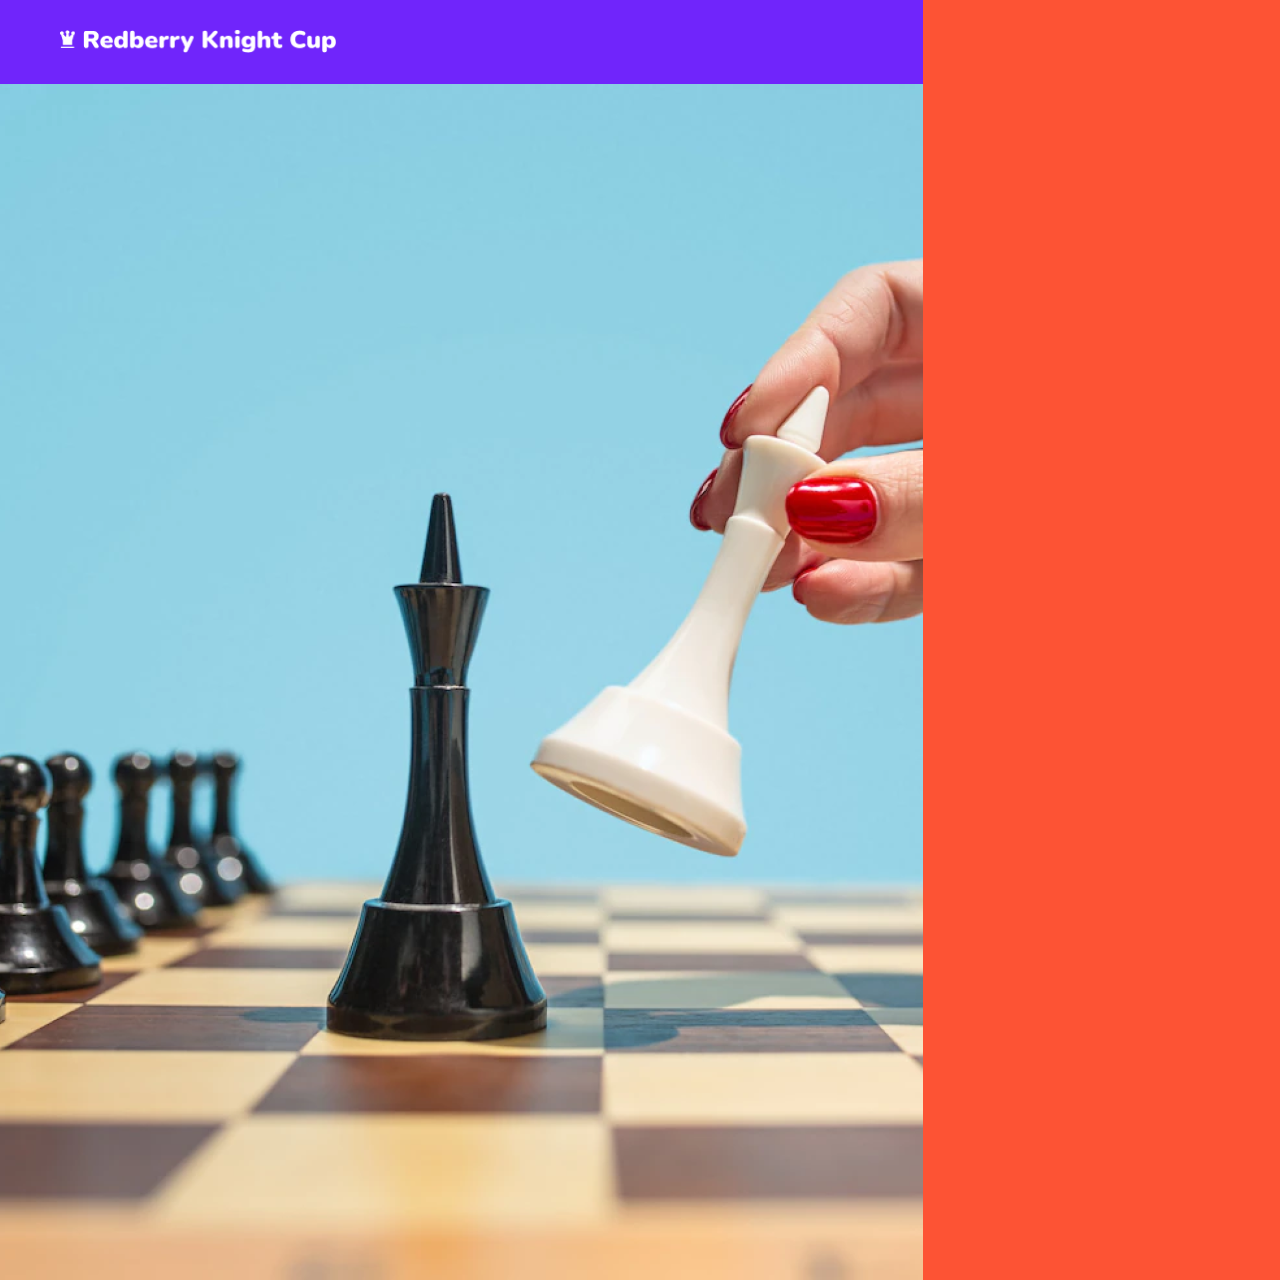
==== index.html @ f7f998c1 "first half" ====
<html lang="en">
  <head>
    <meta charset="UTF-8" />
    <meta http-equiv="X-UA-Compatible" content="IE=edge" />
    <meta name="viewport" content="width=device-width, initial-scale=1.0" />
    <title>BootStrap Project</title>
    <link rel="stylesheet" href="style.css" />
    <!-- Google fonts -->
    <link rel="preconnect" href="https://fonts.googleapis.com" />
    <link rel="preconnect" href="https://fonts.gstatic.com" crossorigin />
    <link
      href="https://fonts.googleapis.com/css2?family=Nunito:wght@400;500;600;700;800;900&family=Open+Sans&display=swap"
      rel="stylesheet"
    />
  </head>
  <body>
    <header class="title">
      <div class="logo">
        <img
          class="logo-name"
          src="images/redberry.png"
          alt="Redberry knight"
        />
      </div>
    </header>

    <footer></footer>

    <script src="app.js" charset="utf-8"></script>
  </body>
</html>
---- style.css ----
* {
  margin: 0;
  padding: 0;
  box-sizing: border-box;
}

body {
  font-family: "Nunito", sans-serif;
  background-color: #fd5334;
}

h1 {
  width: 252.82px;
  height: 23.35px;
}

footer {
  background-image: url("images/landing.png");
  width: 923px;
  height: 1196px;
  position: absolute;
  left: 0px;
  top: 84px;
}

.logo-name {
  position: absolute;
  width: 252.82px;
  height: 23.35px;
  left: 22.93px;
  top: 0px;
}

.logo {
  background-image: url(images/vector.png);
  width: 14.67px;
  height: 18.33px;
  position: absolute;
  left: 60px;
  top: 30px;
  bottom: 35px;
}
.title {
  background-color: #7025fb;
  width: 923;
  height: 84;
  position: absolute;
  padding-left: 60px;
  font-size: 40px;
}
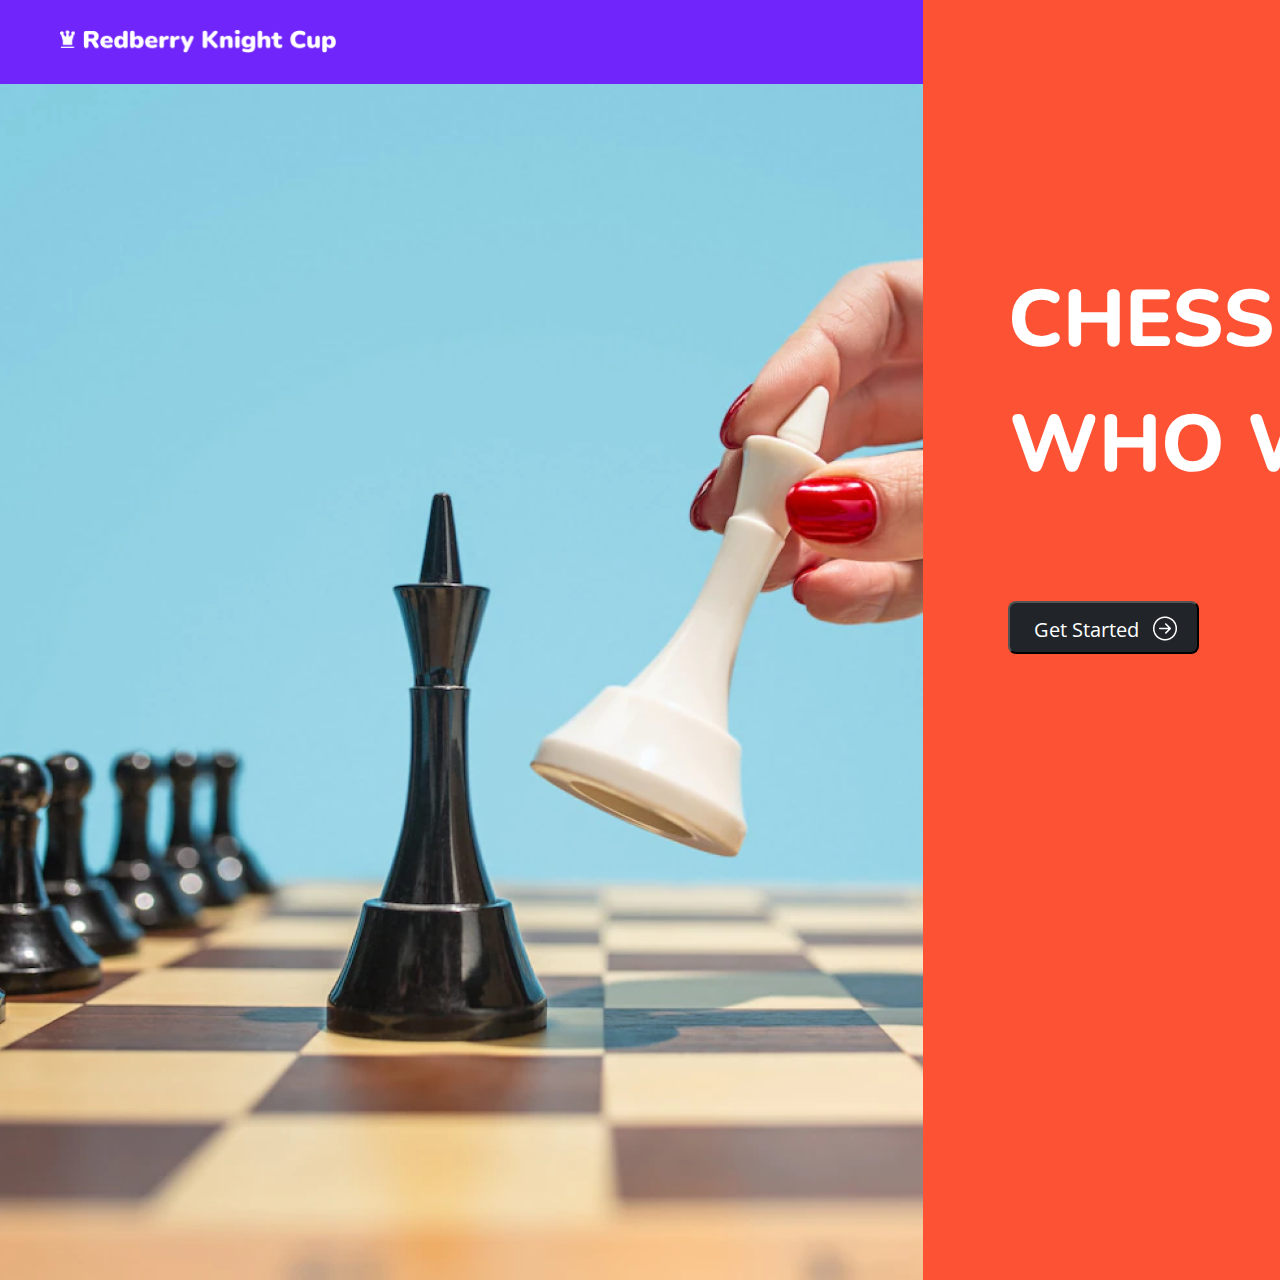
==== commit ebf82d9d: "first page markup" ====
--- a/index.html
+++ b/index.html
@@ -14,7 +14,7 @@
     />
   </head>
   <body>
-    <header class="title">
+    <header class="rectangle-2">
       <div class="logo">
         <img
           class="logo-name"
@@ -24,7 +24,17 @@
       </div>
     </header>
 
-    <footer></footer>
+    <div class="rectangle-1">
+      <h2 class="main-text1">chess says</h2>
+      <h3 class="secondary-text">a lot about</h3>
+      <h2 class="main-text2">who we are</h2>
+
+      <button type="button" class="start-btn">
+        Get Started <img class="btn-arrow" src="images/arrow.png" alt="arrow" />
+      </button>
+    </div>
+
+    <footer class="footer-image"></footer>
 
     <script src="app.js" charset="utf-8"></script>
   </body>
--- a/style.css
+++ b/style.css
@@ -6,15 +6,32 @@
 
 body {
   font-family: "Nunito", sans-serif;
-  background-color: #fd5334;
 }
 
-h1 {
-  width: 252.82px;
-  height: 23.35px;
+h2 {
+  font-family: "Nunito";
+  font-style: normal;
+  font-weight: 800;
+  font-size: 80px;
+  line-height: 109px;
+  text-transform: uppercase;
+  color: #fff;
 }
 
-footer {
+h3 {
+  position: absolute;
+  left: 607px;
+  top: 306px;
+
+  font-family: "Nunito";
+  font-style: normal;
+  font-weight: 700;
+  font-size: 20px;
+  line-height: 27px;
+  text-transform: uppercase;
+}
+
+.footer-image {
   background-image: url("images/landing.png");
   width: 923px;
   height: 1196px;
@@ -40,7 +57,7 @@
   top: 30px;
   bottom: 35px;
 }
-.title {
+.rectangle-2 {
   background-color: #7025fb;
   width: 923;
   height: 84;
@@ -48,3 +65,62 @@
   padding-left: 60px;
   font-size: 40px;
 }
+
+.rectangle-1 {
+  background-color: #fd5334;
+  position: absolute;
+  width: 997px;
+  height: 1280px;
+  left: 923px;
+  top: 0px;
+}
+
+.main-text1 {
+  position: absolute;
+  left: 85px;
+  top: 265px;
+}
+
+.main-text2 {
+  position: absolute;
+  left: 86px;
+  top: 390px;
+}
+
+.start-btn {
+  /* Button layout */
+  display: flex;
+  flex-direction: column;
+  align-items: flex-start;
+  padding: 13px 24px;
+  gap: 10px;
+  background-color: #212529;
+  border-radius: 8px;
+
+  /* Get started */
+  color: #fff;
+  font-family: "Open Sans";
+  font-style: normal;
+  font-weight: 400;
+  font-size: 20px;
+  line-height: 27px;
+  text-transform: capitalize;
+
+  /* Inside auto layout */
+
+  flex: none;
+  order: 0;
+  flex-grow: 0;
+
+  /* Position */
+  position: absolute;
+  width: 191px;
+  height: 53px;
+  left: 85px;
+  top: 601px;
+}
+
+.btn-arrow {
+  position: absolute;
+  left: 143px;
+}
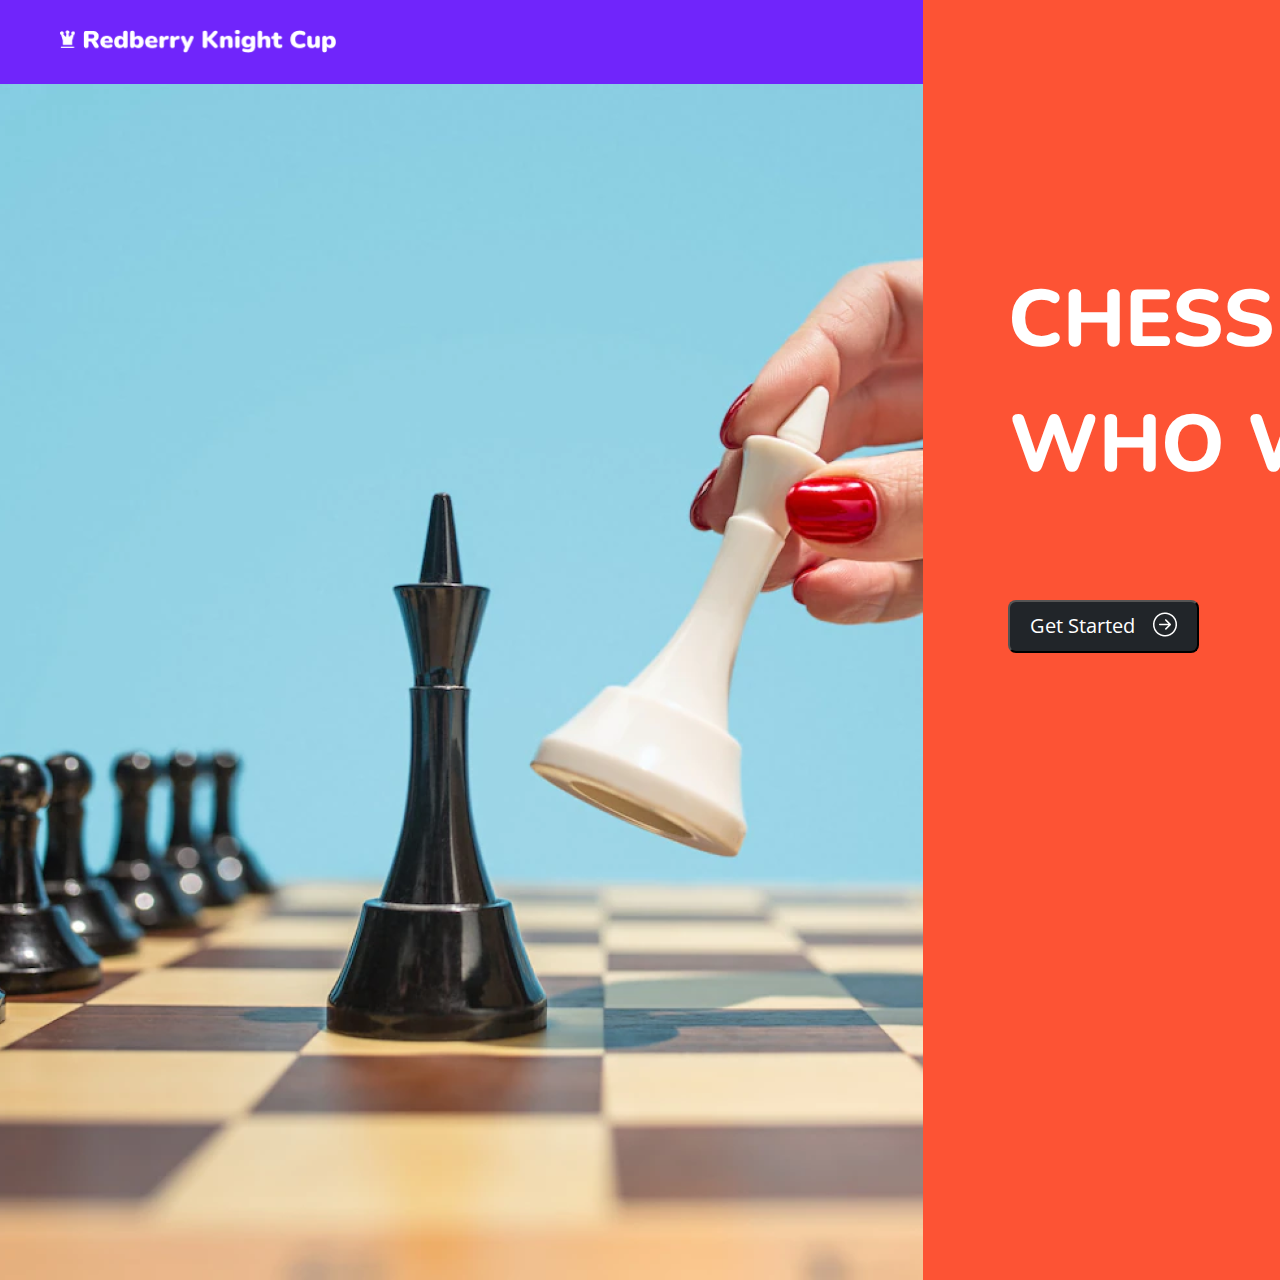
==== commit 31cb0600: "second page markup (fix)" ====
--- a/index.html
+++ b/index.html
@@ -30,12 +30,19 @@
       <h2 class="main-text2">who we are</h2>
 
       <button type="button" class="start-btn">
-        Get Started <img class="btn-arrow" src="images/arrow.png" alt="arrow" />
+        Get Started
+        <img class="start-btn-arrow" src="images/arrow.png" alt="" />
       </button>
     </div>
 
     <footer class="footer-image"></footer>
-
+    <!-- Jquery -->
+    <script
+      src="https://code.jquery.com/jquery-3.6.0.js"
+      integrity="sha256-H+K7U5CnXl1h5ywQfKtSj8PCmoN9aaq30gDh27Xc0jk="
+      crossorigin="anonymous"
+    ></script>
+    <!-- Javascript -->
     <script src="app.js" charset="utf-8"></script>
   </body>
 </html>
--- a/style.css
+++ b/style.css
@@ -6,7 +6,10 @@
 
 body {
   font-family: "Nunito", sans-serif;
-}
+  color: white;
+}
+
+/* chess says who we are */
 
 h2 {
   font-family: "Nunito";
@@ -18,6 +21,8 @@
   color: #fff;
 }
 
+/* A lot about */
+
 h3 {
   position: absolute;
   left: 607px;
@@ -29,18 +34,94 @@
   font-size: 20px;
   line-height: 27px;
   text-transform: uppercase;
-}
-
+  color: #212529;
+}
+
+/* Form-position */
+form {
+  display: flex;
+  flex-direction: column;
+  align-items: flex-start;
+  padding: 0px;
+  gap: 40px;
+
+  position: absolute;
+  width: 775px;
+  height: 304px;
+  left: 971px;
+  top: 481px;
+}
+/* input-style */
+input {
+  /* Auto layout */
+
+  display: flex;
+  flex-direction: column;
+  justify-content: center;
+  align-items: flex-start;
+  padding: 8px 16px;
+
+  width: 775px;
+  height: 46px;
+
+  /* Gray/White */
+
+  background: #ffffff;
+  /* Border & Divider/divider ↓ */
+
+  box-shadow: inset 0px -1px 0px rgba(0, 0, 0, 0.125);
+  border-radius: 4px;
+  border: none;
+  outline: none;
+
+  /* Inside auto layout */
+
+  flex: none;
+  order: 0;
+  flex-grow: 0;
+
+  font-family: "Open Sans";
+  font-style: normal;
+  font-weight: 400;
+  font-size: 20px;
+  line-height: 150%;
+}
+
+/* placeholder style */
+input::placeholder {
+  font-family: "Open Sans";
+  font-style: normal;
+  font-weight: 400;
+  font-size: 20px;
+  line-height: 150%;
+
+  color: #212529;
+}
+
+/* input hover */
+input:hover {
+  background: #f8f9fa;
+  /* Border & Divider/divider ↓ */
+
+  box-shadow: inset 0px -1px 0px rgba(0, 0, 0, 0.125);
+  border-radius: 4px;
+}
+
+/* landing page main photo */
 .footer-image {
   background-image: url("images/landing.png");
+  /* Position and size*/
+  position: absolute;
   width: 923px;
   height: 1196px;
-  position: absolute;
   left: 0px;
   top: 84px;
 }
 
+/* Redberry knight Cup */
+
 .logo-name {
+  /* Position and size */
   position: absolute;
   width: 252.82px;
   height: 23.35px;
@@ -48,51 +129,60 @@
   top: 0px;
 }
 
+/* Logo */
+
 .logo {
   background-image: url(images/vector.png);
+  /* position and size*/
+  position: absolute;
   width: 14.67px;
   height: 18.33px;
-  position: absolute;
   left: 60px;
   top: 30px;
   bottom: 35px;
 }
+
+/* Landing page logo part background*/
 .rectangle-2 {
   background-color: #7025fb;
+  /* position and size*/
+  position: absolute;
   width: 923;
   height: 84;
-  position: absolute;
   padding-left: 60px;
   font-size: 40px;
 }
 
+/* landing page text part background*/
 .rectangle-1 {
   background-color: #fd5334;
+  /* position and size */
   position: absolute;
   width: 997px;
   height: 1280px;
   left: 923px;
   top: 0px;
 }
-
+/* chess says */
 .main-text1 {
   position: absolute;
   left: 85px;
   top: 265px;
 }
-
+/* who we are */
 .main-text2 {
   position: absolute;
   left: 86px;
   top: 390px;
 }
 
+/* Get started button */
 .start-btn {
   /* Button layout */
   display: flex;
   flex-direction: column;
   align-items: flex-start;
-  padding: 13px 24px;
+  padding: 10px 20px;
   gap: 10px;
   background-color: #212529;
   border-radius: 8px;
@@ -107,20 +197,347 @@
   text-transform: capitalize;
 
   /* Inside auto layout */
-
   flex: none;
   order: 0;
   flex-grow: 0;
 
-  /* Position */
+  /* Position and size*/
   position: absolute;
   width: 191px;
   height: 53px;
   left: 85px;
-  top: 601px;
-}
-
-.btn-arrow {
+  top: 600px;
+}
+
+/* get started's arrow */
+.start-btn-arrow {
   position: absolute;
   left: 143px;
 }
+
+/* get started batton hover */
+.start-btn:hover {
+  border: 4px solid rgba(194, 165, 249, 0.8);
+}
+
+/* SECOND PAGE */
+
+/* second page main photo */
+.footer-image2 {
+  background-image: url("images/chess.png");
+  /* position and size */
+  position: absolute;
+  width: 923px;
+  height: 1196px;
+  left: 0px;
+  top: 84px;
+}
+
+/* “When you see a good move, look for a better one.” */
+
+.quote {
+  /* position*/
+  position: absolute;
+  width: 423px;
+  height: 83px;
+  left: 132px;
+  top: 251px;
+
+  font-family: "Nunito";
+  font-style: italic;
+  font-weight: 800;
+  font-size: 26px;
+  line-height: 35px;
+  text-transform: uppercase;
+  color: #212529;
+}
+
+/* -Emanuel Lasker */
+.name {
+  /* position*/
+  position: absolute;
+  left: 132px;
+  top: 358px;
+
+  font-family: "Nunito";
+  font-style: italic;
+  font-weight: 500;
+  font-size: 24px;
+  line-height: 33px;
+  color: #e5e6e8;
+  /* identical to box height */
+  text-transform: uppercase;
+}
+
+/* start creating your account */
+.starting-msg {
+  /* position*/
+  position: absolute;
+  left: 971px;
+  top: 30px;
+
+  font-family: "Open Sans";
+  font-style: normal;
+  font-weight: 600;
+  font-size: 16px;
+  line-height: 150%;
+  color: #212529;
+  /* identical to box height, or 24px */
+  text-transform: capitalize;
+}
+
+/* line */
+.starting-line {
+  position: absolute;
+  width: 999px;
+  height: 0px;
+  left: 923px;
+  top: 84px;
+
+  border: 1px solid rgba(185, 180, 196, 0.3);
+}
+
+/* box number 1 */
+.box-1 {
+  position: absolute;
+  width: 40px;
+  height: 40px;
+  left: 1030px;
+  top: 140px;
+
+  box-sizing: border-box;
+
+  background: #fff;
+  border: 1px solid #e5e6e8;
+  border-radius: 8px;
+
+  /* Inside auto layout */
+  flex: none;
+  order: 0;
+  flex-grow: 0;
+}
+
+/* box connect line */
+.connect-line {
+  /* position and size */
+  position: absolute;
+  width: 178px;
+  height: 0px;
+  left: 1074px;
+  top: 160px;
+
+  border: 0.5px solid rgba(185, 180, 196, 0.3);
+
+  /* Inside auto layout */
+
+  flex: none;
+  order: 1;
+  flex-grow: 0;
+}
+
+/* box number 2 */
+.box-2 {
+  /* position and size */
+  position: absolute;
+  width: 40px;
+  height: 40px;
+  left: 1258px;
+  top: 140px;
+
+  box-sizing: border-box;
+
+  background: #f5f5f5;
+  border: 1px solid #e5e6e8;
+  border-radius: 8px;
+
+  /* Inside auto layout */
+
+  flex: none;
+  order: 2;
+  flex-grow: 0;
+}
+
+.box-num1 {
+  /* position*/
+  position: absolute;
+  left: 14px;
+  top: 8px;
+
+  font-family: "Open Sans";
+  font-style: normal;
+  font-weight: 700;
+  font-size: 18px;
+  line-height: 25px;
+  color: #212529;
+}
+
+.box-num2 {
+  /* position*/
+  position: absolute;
+  left: 14px;
+  top: 8px;
+
+  font-family: "Open Sans";
+  font-style: normal;
+  font-weight: 700;
+  font-size: 18px;
+  line-height: 25px;
+  /* identical to box height */
+
+  color: #95939a;
+}
+/* Personal information */
+
+.box-txt1 {
+  /* position*/
+  position: absolute;
+  left: 971px;
+  top: 188px;
+
+  font-family: "Open Sans";
+  font-style: normal;
+  font-weight: 400;
+  font-size: 16px;
+  line-height: 150%;
+  /* identical to box height, or 24px */
+
+  color: #000000;
+}
+
+.box-txt2 {
+  position: absolute;
+  width: 158px;
+  height: 24px;
+  left: 1206px;
+  top: 188px;
+
+  font-family: "Open Sans";
+  font-style: normal;
+  font-weight: 400;
+  font-size: 16px;
+  line-height: 150%;
+  /* identical to box height, or 24px */
+
+  color: #000000;
+}
+/* personal information */
+.info {
+  /* position */
+  position: absolute;
+  left: 971px;
+  top: 324px;
+
+  font-family: "Open Sans";
+  font-style: normal;
+  font-weight: 600;
+  font-size: 32px;
+  line-height: 150%;
+  color: #000000;
+}
+/* this is basi information field */
+.small-info {
+  /* position */
+  position: absolute;
+  left: 971px;
+  top: 375px;
+
+  font-family: "Open Sans";
+  font-style: normal;
+  font-weight: 600;
+  font-size: 14px;
+  line-height: 150%;
+  color: #95939a;
+  /* identical to box height, or 21px */
+
+  text-transform: capitalize;
+}
+
+.next-btn {
+  /* Auto layout */
+
+  display: flex;
+  flex-direction: column;
+  align-items: flex-start;
+  padding: 10px 24px;
+  gap: 10px;
+
+  position: absolute;
+  width: 128px;
+  height: 53px;
+  left: 1618px;
+  top: 873px;
+
+  background: #212529;
+  border-radius: 8px;
+
+  font-family: "Open Sans";
+  font-style: normal;
+  font-weight: 400;
+  font-size: 20px;
+  line-height: 27px;
+  text-transform: capitalize;
+
+  color: #ffffff;
+
+  /* Inside auto layout */
+
+  flex: none;
+  order: 0;
+  flex-grow: 0;
+}
+
+.next-btn-arrow {
+  position: absolute;
+
+  left: 80px;
+  top: 12px;
+}
+
+/* next batton hover */
+.next-btn:hover {
+  border: 4px solid rgba(194, 165, 249, 0.8);
+}
+
+/* back button */
+.back-btn {
+  box-sizing: border-box;
+
+  /* Auto layout */
+
+  display: flex;
+  flex-direction: column;
+  align-items: flex-start;
+  padding: 13px 24px;
+  gap: 10px;
+  background-color: white;
+
+  position: absolute;
+  width: 93px;
+  height: 53px;
+  left: 971px;
+  top: 873px;
+
+  border: 1px solid #212529;
+  border-radius: 8px;
+
+  font-family: "Open Sans";
+  font-style: normal;
+  font-weight: 400;
+  font-size: 20px;
+  line-height: 27px;
+  text-transform: capitalize;
+  color: #212529;
+
+  /* Inside auto layout */
+
+  flex: none;
+  order: 0;
+  flex-grow: 0;
+}
+
+/* back buttton's hover */
+.back-btn:hover {
+  background: rgba(185, 180, 196, 0.3);
+  border: 1px solid rgba(194, 165, 249, 0.8);
+  border-radius: 8px;
+}
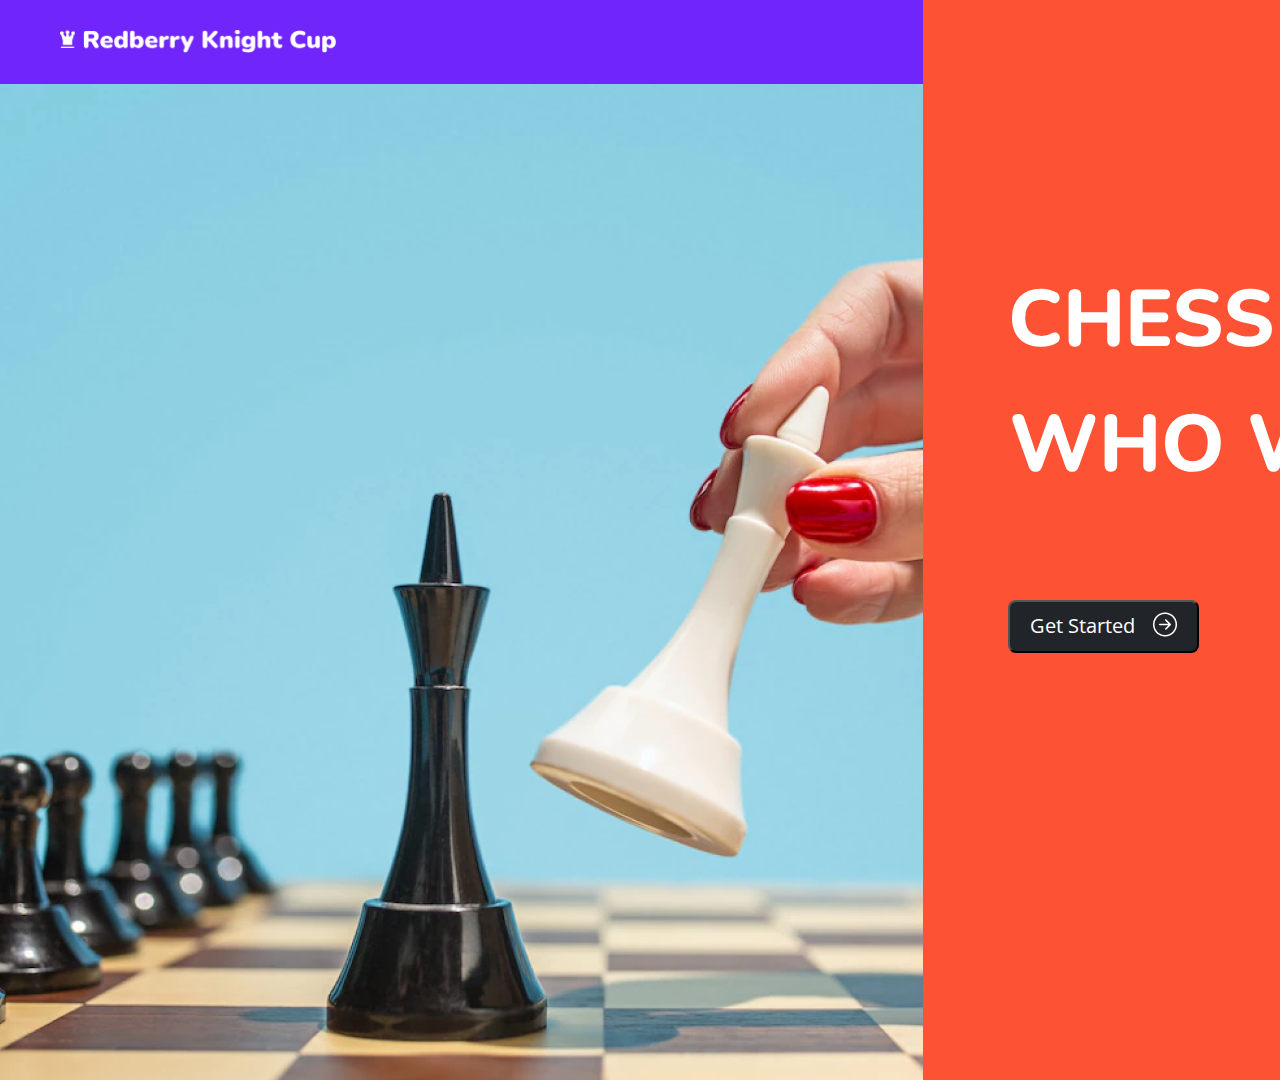
==== commit ce068795: "final Commit" ====
--- a/index.html
+++ b/index.html
@@ -3,7 +3,7 @@
     <meta charset="UTF-8" />
     <meta http-equiv="X-UA-Compatible" content="IE=edge" />
     <meta name="viewport" content="width=device-width, initial-scale=1.0" />
-    <title>BootStrap Project</title>
+    <title>Redberry knight Cup</title>
     <link rel="stylesheet" href="style.css" />
     <!-- Google fonts -->
     <link rel="preconnect" href="https://fonts.googleapis.com" />
@@ -31,7 +31,12 @@
 
       <button type="button" class="start-btn">
         Get Started
-        <img class="start-btn-arrow" src="images/arrow.png" alt="" />
+        <img
+          class="start-btn-arrow"
+          src="images/arrow.png"
+          onclick="history.forward()"
+          alt=""
+        />
       </button>
     </div>
 
--- a/style.css
+++ b/style.css
@@ -7,6 +7,8 @@
 body {
   font-family: "Nunito", sans-serif;
   color: white;
+  width: 1920px;
+  height: 1080px;
 }
 
 /* chess says who we are */
@@ -37,87 +39,6 @@
   color: #212529;
 }
 
-/* Form-position */
-form {
-  display: flex;
-  flex-direction: column;
-  align-items: flex-start;
-  padding: 0px;
-  gap: 40px;
-
-  position: absolute;
-  width: 775px;
-  height: 304px;
-  left: 971px;
-  top: 481px;
-}
-/* input-style */
-input {
-  /* Auto layout */
-
-  display: flex;
-  flex-direction: column;
-  justify-content: center;
-  align-items: flex-start;
-  padding: 8px 16px;
-
-  width: 775px;
-  height: 46px;
-
-  /* Gray/White */
-
-  background: #ffffff;
-  /* Border & Divider/divider ↓ */
-
-  box-shadow: inset 0px -1px 0px rgba(0, 0, 0, 0.125);
-  border-radius: 4px;
-  border: none;
-  outline: none;
-
-  /* Inside auto layout */
-
-  flex: none;
-  order: 0;
-  flex-grow: 0;
-
-  font-family: "Open Sans";
-  font-style: normal;
-  font-weight: 400;
-  font-size: 20px;
-  line-height: 150%;
-}
-
-/* placeholder style */
-input::placeholder {
-  font-family: "Open Sans";
-  font-style: normal;
-  font-weight: 400;
-  font-size: 20px;
-  line-height: 150%;
-
-  color: #212529;
-}
-
-/* input hover */
-input:hover {
-  background: #f8f9fa;
-  /* Border & Divider/divider ↓ */
-
-  box-shadow: inset 0px -1px 0px rgba(0, 0, 0, 0.125);
-  border-radius: 4px;
-}
-
-/* landing page main photo */
-.footer-image {
-  background-image: url("images/landing.png");
-  /* Position and size*/
-  position: absolute;
-  width: 923px;
-  height: 1196px;
-  left: 0px;
-  top: 84px;
-}
-
 /* Redberry knight Cup */
 
 .logo-name {
@@ -142,6 +63,17 @@
   bottom: 35px;
 }
 
+/* landing page main photo */
+.footer-image {
+  background-image: url("images/landing.png");
+  /* Position and size*/
+  position: absolute;
+  width: 923px;
+  height: 996px;
+  left: 0px;
+  top: 84px;
+}
+
 /* Landing page logo part background*/
 .rectangle-2 {
   background-color: #7025fb;
@@ -159,7 +91,7 @@
   /* position and size */
   position: absolute;
   width: 997px;
-  height: 1280px;
+  height: 1080px;
   left: 923px;
   top: 0px;
 }
@@ -224,11 +156,11 @@
 
 /* second page main photo */
 .footer-image2 {
-  background-image: url("images/chess.png");
+  background-image: url("images/second.png");
   /* position and size */
   position: absolute;
   width: 923px;
-  height: 1196px;
+  height: 996px;
   left: 0px;
   top: 84px;
 }
@@ -299,7 +231,7 @@
 
 /* box number 1 */
 .box-1 {
-  position: absolute;
+  position: relative;
   width: 40px;
   height: 40px;
   left: 1030px;
@@ -386,7 +318,6 @@
 
   color: #95939a;
 }
-/* Personal information */
 
 .box-txt1 {
   /* position*/
@@ -412,6 +343,7 @@
   top: 188px;
 
   font-family: "Open Sans";
+
   font-style: normal;
   font-weight: 400;
   font-size: 16px;
@@ -420,7 +352,7 @@
 
   color: #000000;
 }
-/* personal information */
+
 .info {
   /* position */
   position: absolute;
@@ -451,7 +383,7 @@
 
   text-transform: capitalize;
 }
-
+/* next button */
 .next-btn {
   /* Auto layout */
 
@@ -459,17 +391,16 @@
   flex-direction: column;
   align-items: flex-start;
   padding: 10px 24px;
-  gap: 10px;
-
-  position: absolute;
+
+  position: relative;
   width: 128px;
   height: 53px;
-  left: 1618px;
-  top: 873px;
+  left: 650px;
+  top: 10px;
 
   background: #212529;
   border-radius: 8px;
-
+  cursor: pointer;
   font-family: "Open Sans";
   font-style: normal;
   font-weight: 400;
@@ -485,7 +416,7 @@
   order: 0;
   flex-grow: 0;
 }
-
+/* next btn arrow */
 .next-btn-arrow {
   position: absolute;
 
@@ -499,7 +430,8 @@
 }
 
 /* back button */
-.back-btn {
+.back-btn,
+.back-btn-third {
   box-sizing: border-box;
 
   /* Auto layout */
@@ -508,14 +440,13 @@
   flex-direction: column;
   align-items: flex-start;
   padding: 13px 24px;
-  gap: 10px;
   background-color: white;
 
-  position: absolute;
+  position: relative;
   width: 93px;
   height: 53px;
-  left: 971px;
-  top: 873px;
+  left: 0px;
+  top: 60px;
 
   border: 1px solid #212529;
   border-radius: 8px;
@@ -536,8 +467,567 @@
 }
 
 /* back buttton's hover */
-.back-btn:hover {
+.back-btn:hover,
+.back-btn-third:hover {
   background: rgba(185, 180, 196, 0.3);
   border: 1px solid rgba(194, 165, 249, 0.8);
   border-radius: 8px;
 }
+
+.done-btn {
+  display: flex;
+  flex-direction: column;
+  align-items: flex-start;
+  padding: 10px 21px;
+
+  position: relative;
+  width: 100px;
+  height: 53px;
+
+  background: #212529;
+  border-radius: 8px;
+  cursor: pointer;
+  font-family: "Open Sans";
+  font-style: normal;
+  font-weight: 400;
+  font-size: 20px;
+  line-height: 27px;
+  text-transform: capitalize;
+
+  color: #ffffff;
+}
+
+.done-btn:hover {
+  border: 4px solid rgba(194, 165, 249, 0.8);
+}
+/* input style */
+.field input {
+  font-family: "Open Sans";
+  font-style: normal;
+  font-weight: 400;
+  font-size: 20px;
+  line-height: 150%;
+  padding: 8px 16px;
+
+  width: 775px;
+  height: 46px;
+
+  /* Gray/White */
+
+  background: #ffffff;
+  /* Border & Divider/divider ↓ */
+
+  box-shadow: inset 0px -1px 0px rgba(0, 0, 0, 0.125);
+  border-radius: 4px;
+  border: none;
+  outline: none;
+  cursor: pointer;
+
+  /* Inside auto layout */
+
+  flex: none;
+  order: 0;
+  flex-grow: 0;
+}
+
+.field {
+  width: 775px;
+  height: 46px;
+}
+
+/* placeholder style */
+.content input::placeholder {
+  font-family: "Open Sans";
+  font-style: normal;
+  font-weight: 400;
+  font-size: 20px;
+  line-height: 150%;
+  /* identical to box height, or 30px */
+
+  /* Gray/900 */
+
+  color: #212529;
+
+  /* Inside auto layout */
+
+  flex: none;
+  order: 0;
+  align-self: stretch;
+  flex-grow: 0;
+}
+
+input[type="date"]::-webkit-calendar-picker-indicator {
+  position: relative;
+  right: 590px;
+  cursor: pointer;
+}
+/* check icons */
+.check1,
+.check2,
+.check3,
+.check4 {
+  position: relative;
+  left: 740px;
+  bottom: 35px;
+  display: none;
+}
+/* form position and size */
+#form {
+  display: flex;
+  flex-direction: column;
+  align-items: flex-start;
+  padding: 0px;
+  gap: 40px;
+
+  position: absolute;
+  width: 775px;
+  height: 304px;
+  left: 971px;
+  top: 481px;
+}
+/* box number 1 done icon */
+.done {
+  background-image: url(images/done.png);
+  position: relative;
+  width: 25px;
+  height: 14px;
+  top: 14px;
+  left: 7px;
+}
+
+/* invalid message */
+
+.error1-box,
+.error2-box,
+.error3-box,
+.error4-box {
+  /* Auto layout */
+
+  display: flex;
+  flex-direction: column;
+  align-items: flex-start;
+  padding: 0px;
+  display: none;
+  /* position and size */
+  position: absolute;
+  width: 350px;
+  height: 87px;
+  left: 550px;
+  bottom: 470px;
+
+  width: 350px;
+  height: 87px;
+
+  /* _Components/Toasts/Background */
+
+  background: rgba(255, 255, 255, 0.85);
+  /* _Components/Toasts/Border */
+
+  border: 1px solid rgba(0, 0, 0, 0.1);
+  /* _Components/Toasts/Shadow */
+
+  box-shadow: 0px 8px 16px rgba(0, 0, 0, 0.15);
+  border-radius: 4px;
+
+  /* Inside auto layout */
+
+  flex: none;
+  order: 0;
+  align-self: stretch;
+  flex-grow: 0;
+}
+
+/* invalid icon */
+.invalid {
+  padding-top: 9px;
+  padding-left: 9px;
+}
+
+/* invalid txt */
+.invalid-txt {
+  position: relative;
+  width: 272px;
+  bottom: 5px;
+  font-family: "Open Sans";
+  font-style: normal;
+  font-weight: 600;
+  font-size: 14px;
+  line-height: 21px;
+  /* identical to box height, or 150% */
+
+  color: #dc3545;
+
+  /* Inside auto layout */
+
+  flex: none;
+  order: 0;
+  align-self: stretch;
+  flex-grow: 0;
+
+  padding-left: 8px;
+  margin-right: 195px;
+}
+
+.close1,
+.close2,
+.close3,
+.close4 {
+  content: "";
+  background: url(images/close.png);
+  background-size: contain;
+  background-repeat: no-repeat;
+
+  position: absolute;
+  height: 100%;
+  width: 10px;
+  left: 320px;
+  top: 15px;
+}
+/* invalid line */
+.invalid-line {
+  /* line */
+
+  width: 350px;
+  height: 0px;
+
+  opacity: 0.05;
+  /* Gray/Black */
+
+  border: 1px solid #000000;
+}
+
+/* enter correct infp */
+.enter {
+  font-family: "Open Sans";
+  font-style: normal;
+  font-weight: 400;
+  font-size: 16px;
+  line-height: 150%;
+  /* identical to box height, or 24px */
+
+  color: #212529;
+  position: relative;
+  top: 12px;
+  left: 12px;
+}
+
+/* third page photo*/
+.footer-image3 {
+  background-image: url(images/third.png);
+  position: absolute;
+  left: 0px;
+  top: 84px;
+  width: 923px;
+  height: 996px;
+}
+/*many have become chess masters;no one has become the master of chess" */
+.quote2 {
+  position: absolute;
+  width: 615px;
+  height: 83px;
+  left: 117px;
+  top: 261px;
+
+  font-family: "Nunito";
+  font-style: italic;
+  font-weight: 800;
+  font-size: 26px;
+  line-height: 35px;
+  text-transform: uppercase;
+
+  color: #212529;
+}
+
+/* siegbert tarasch */
+.name2 {
+  position: absolute;
+  width: 266px;
+  height: 33px;
+  left: 466px;
+  top: 376px;
+
+  font-family: "Nunito";
+  font-style: italic;
+  font-weight: 500;
+  font-size: 24px;
+  line-height: 33px;
+  /* identical to box height */
+
+  text-transform: uppercase;
+
+  color: #093f68;
+}
+/* Box 1 Done */
+.reg {
+  background: #e9faf1;
+  border-radius: 8px;
+  border: none;
+}
+/* Box 2 Bold */
+.bold {
+  color: #212529;
+}
+/* third page back button position*/
+.back-btn-third {
+  position: absolute;
+
+  left: 970px;
+  top: 886px;
+}
+/*done button position */
+.done-btn {
+  position: absolute;
+
+  left: 1680px;
+  top: 886px;
+}
+/* level of knowledge dropdown position*/
+.dropdown {
+  position: relative;
+  width: 392px;
+  height: 46px;
+  left: 961px;
+  top: 491px;
+}
+/* choose your character dropdown position */
+.dropdown2 {
+  position: relative;
+  width: 392px;
+  height: 46px;
+  left: 1386px;
+  top: 445px;
+}
+/* dropdown arrow*/
+.dropdown::before,
+.dropdown2::before {
+  content: "";
+  background-image: url(images/bar.png);
+  background-size: contain;
+  background-repeat: no-repeat;
+
+  position: absolute;
+  height: 100%;
+  width: 13px;
+  left: 359px;
+  top: 20px;
+  cursor: pointer;
+}
+/* dropdown arrow open*/
+.dropdown.active::before,
+.dropdown2.active::before {
+  transform: rotate(180deg);
+
+  top: -20px;
+}
+/* dropdown style */
+.dropdown input,
+.dropdown2 input {
+  width: 100%;
+  height: 100%;
+  cursor: pointer;
+  background: #ffffff;
+  border: none;
+  outline: none;
+  /* Border & Divider/divider ↓ */
+
+  box-shadow: inset 0px -1px 0px rgba(0, 0, 0, 0.125);
+  border-radius: 4px;
+  padding: 8px 16px;
+}
+
+/* dropdown placeholder style */
+.dropdown input::placeholder,
+.dropdown2 input::placeholder {
+  font-family: "Open Sans";
+  font-style: normal;
+  font-weight: 400;
+  font-size: 20px;
+  line-height: 150%;
+  /* identical to box height, or 30px */
+
+  /* Gray/900 */
+
+  color: #212529;
+}
+
+.dropdown.active .option,
+.dropdown2.active .option-box {
+  display: block;
+}
+.textBox,
+.textBox2 {
+  font-family: "Open Sans";
+  font-style: normal;
+  font-weight: 400;
+  font-size: 20px;
+  line-height: 150%;
+  /* identical to box height, or 30px */
+
+  /* Gray/900 */
+
+  color: #212529;
+}
+/* dropdown option style */
+.dropdown .option {
+  position: absolute;
+  top: 50px;
+  width: 100%;
+
+  background: #ffffff;
+  border: 1px solid rgba(185, 180, 196, 0.3);
+  box-shadow: 0px 2px 4px rgba(0, 0, 0, 0.1);
+  border-radius: 4px;
+  width: 392px;
+  height: 199px;
+  margin-left: 10px;
+  overflow: hidden;
+  display: none;
+  transition: 0.4s;
+  z-index: 10000;
+}
+
+.dropdown .option div:hover {
+  background: #f7f7f9;
+  font-style: bold;
+}
+
+.dropdown .option div {
+  font-family: "Open Sans";
+  font-style: normal;
+  font-weight: 400;
+  font-size: 20px;
+  line-height: 150%;
+  color: #000000;
+
+  padding: 15px 20px;
+  cursor: pointer;
+}
+
+/* dropdown option style */
+.dropdown2 .option-box {
+  position: absolute;
+  top: 50px;
+  width: 100%;
+
+  background: #ffffff;
+  border: 1px solid rgba(185, 180, 196, 0.3);
+  box-shadow: 0px 2px 4px rgba(0, 0, 0, 0.1);
+  border-radius: 4px;
+  width: 391px;
+  height: 419px;
+  margin-left: 10px;
+  overflow: hidden;
+  display: none;
+  transition: 0.4s;
+  z-index: 10000;
+}
+.dropdown2 .option-box .total {
+  position: relative;
+  width: 100%;
+  height: 24px;
+  left: 28px;
+  top: 16px;
+
+  font-family: "Open Sans";
+  font-style: normal;
+  font-weight: 600;
+  font-size: 16px;
+  line-height: 150%;
+  /* identical to box height, or 24px */
+
+  text-transform: capitalize;
+
+  color: #817d7d;
+}
+
+.dropdown2 .option-box #option .player {
+  margin-top: 20px;
+  height: 72px;
+  cursor: pointer;
+}
+
+.dropdown2 .option-box #option .player:hover {
+  background: #f7f7f9;
+}
+
+.dropdown2 #option .player-img {
+  position: relative;
+  left: 272px;
+  bottom: 30px;
+  height: 100%;
+  width: 100px;
+  border-radius: 4px;
+
+  flex: none;
+  order: 1;
+  flex-grow: 0;
+}
+
+.player-name {
+  font-family: "Open Sans";
+  font-style: normal;
+  font-weight: 400;
+  font-size: 20px;
+  line-height: 150%;
+  color: #000000;
+
+  position: relative;
+  left: 20px;
+  top: 20px;
+  cursor: pointer;
+}
+
+/* question position */
+.question {
+  position: absolute;
+  width: 775px;
+  height: 46px;
+  left: 960px;
+  top: 640px;
+
+  font-family: "Open Sans";
+  font-style: normal;
+  font-weight: 400;
+  font-size: 20px;
+  line-height: 150%;
+  /* identical to box height, or 30px */
+
+  /* Gray/900 */
+
+  color: #212529;
+}
+
+.option-yes {
+  position: relative;
+  width: 54px;
+  height: 24px;
+  left: 0px;
+  top: 30px;
+}
+
+.option-no {
+  position: relative;
+  width: 54px;
+  height: 24px;
+  left: 100px;
+  top: 5px;
+}
+
+/* FOURTH PAGE */
+.footer-image4 {
+  background: url(images/last.png);
+  position: absolute;
+  width: 923px;
+  height: 996px;
+  left: 0px;
+  top: 84px;
+}
+
+.completed {
+  background: url(images/Onboarding.png);
+  position: absolute;
+  width: 402px;
+  height: 260.65px;
+  left: 1201px;
+  top: 416px;
+}
